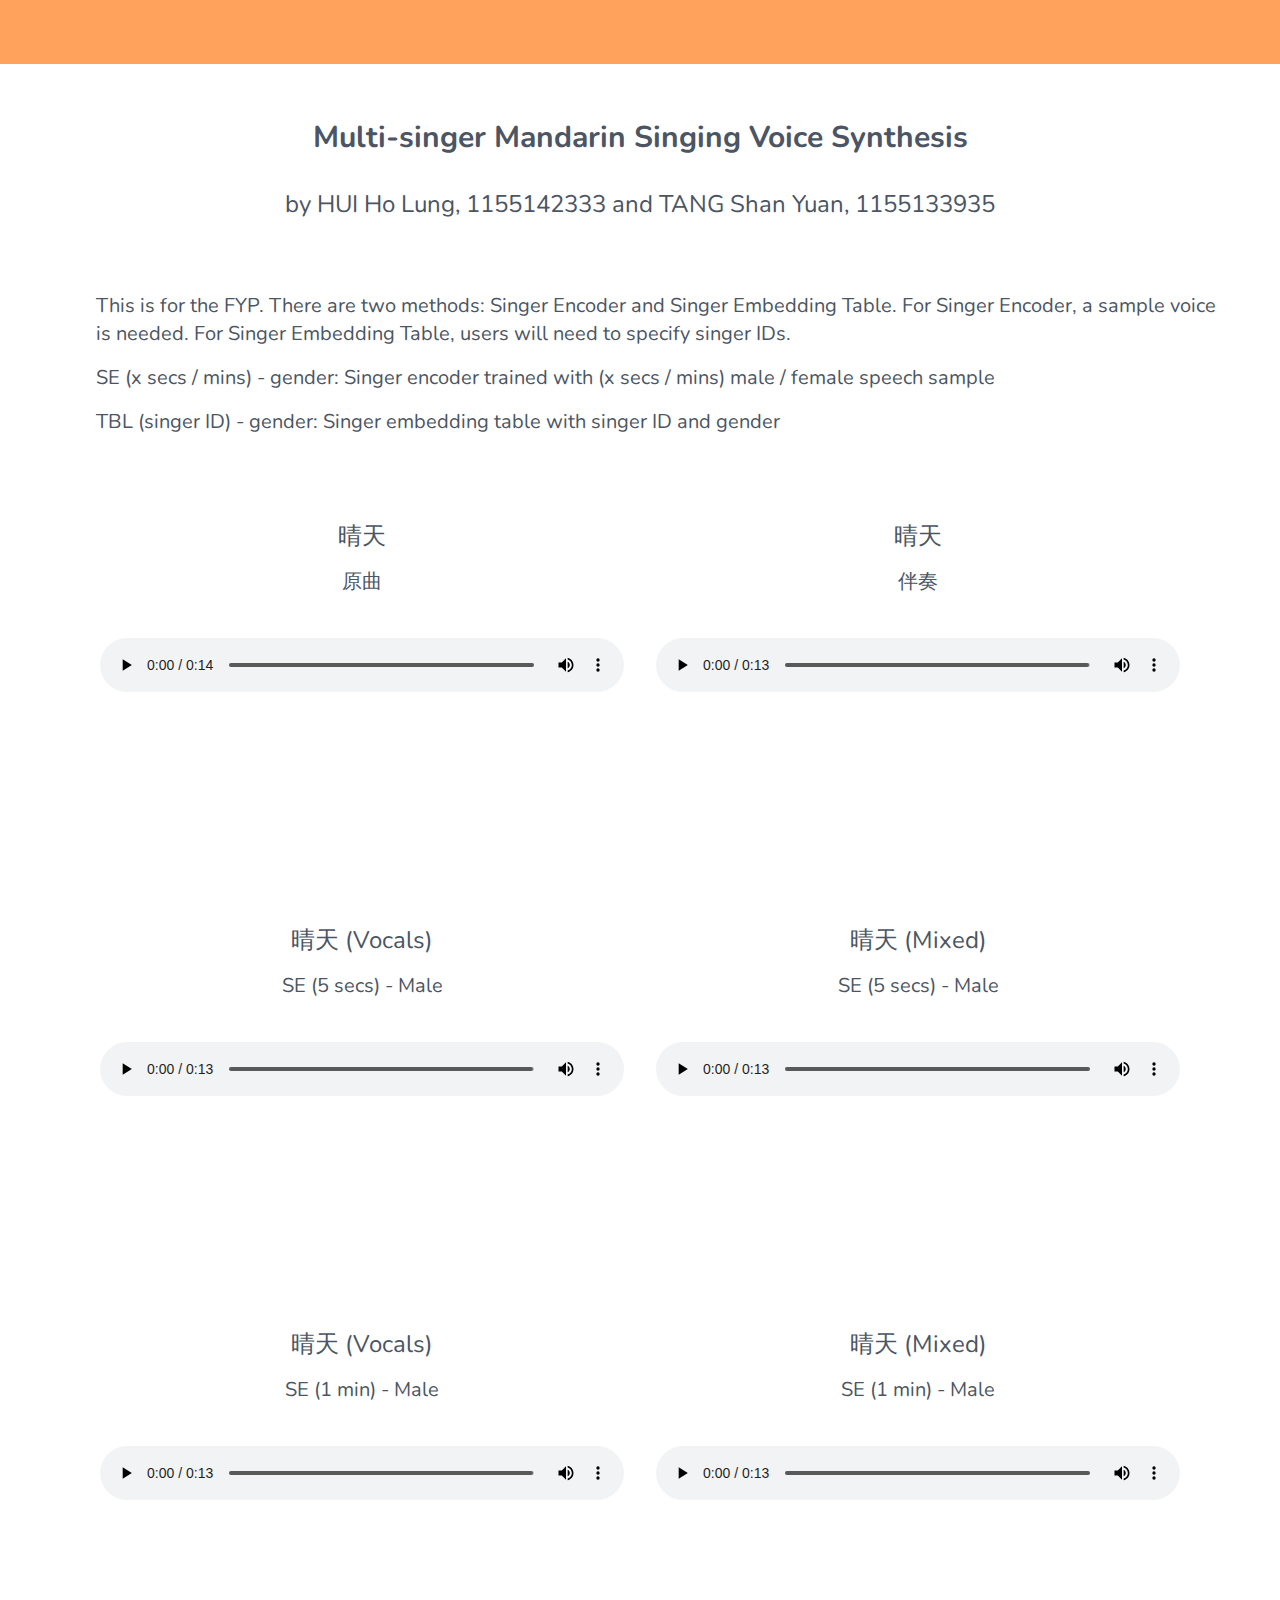
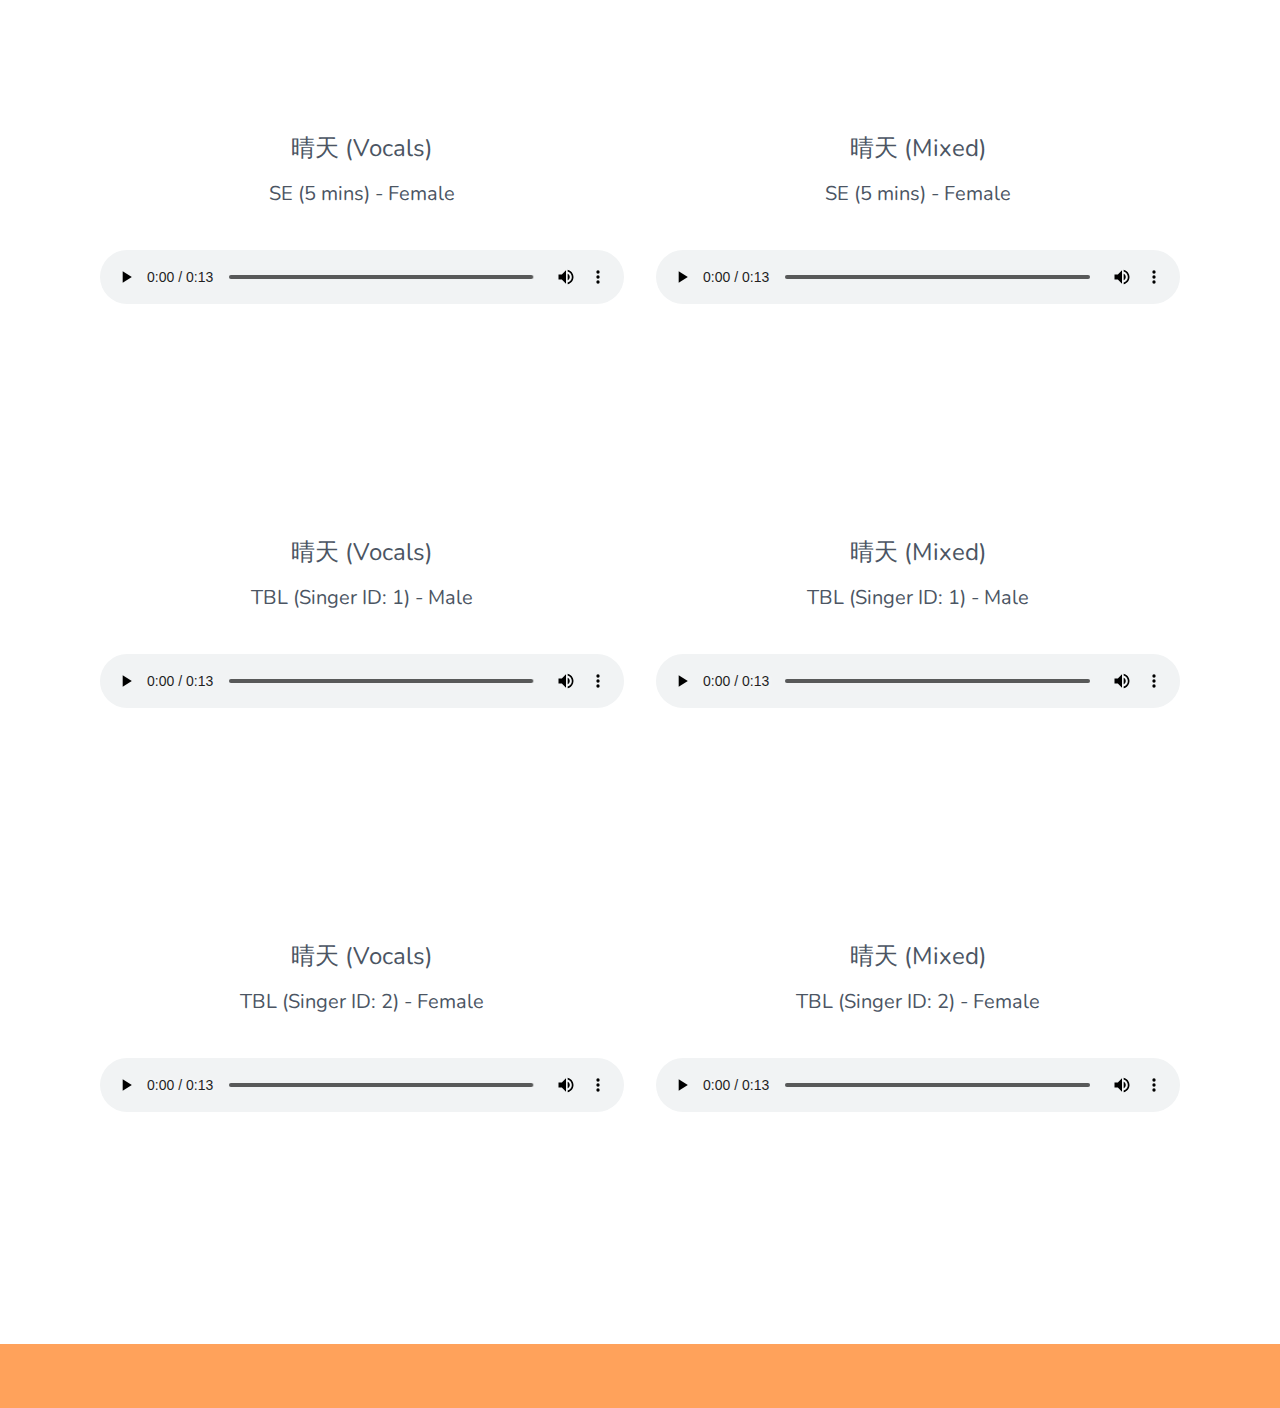
==== website/public/fyp.html @ 83f085d0 "1" ====
<html lang="en">

<head>
    <meta charset="UTF-8">
    <meta name="viewport" content="width=device-width, initial-scale=1.0">
    <title>FYP 2022/2023</title>
    <link rel="stylesheet" href="styles.css">
    <!-- Favicon -->
    <link rel="apple-touch-icon" sizes="57x57" href="favicon/apple-icon-57x57.png">
    <link rel="apple-touch-icon" sizes="60x60" href="favicon/apple-icon-60x60.png">
    <link rel="apple-touch-icon" sizes="72x72" href="favicon/apple-icon-72x72.png">
    <link rel="apple-touch-icon" sizes="76x76" href="favicon/apple-icon-76x76.png">
    <link rel="apple-touch-icon" sizes="114x114" href="favicon/apple-icon-114x114.png">
    <link rel="apple-touch-icon" sizes="120x120" href="favicon/apple-icon-120x120.png">
    <link rel="apple-touch-icon" sizes="144x144" href="favicon/apple-icon-144x144.png">
    <link rel="apple-touch-icon" sizes="152x152" href="favicon/apple-icon-152x152.png">
    <link rel="apple-touch-icon" sizes="180x180" href="favicon/apple-icon-180x180.png">
    <link rel="icon" type="image/png" sizes="192x192" href="favicon/android-icon-192x192.png">
    <link rel="icon" type="image/png" sizes="32x32" href="favicon/favicon-32x32.png">
    <link rel="icon" type="image/png" sizes="96x96" href="favicon/favicon-96x96.png">
    <link rel="icon" type="image/png" sizes="16x16" href="favicon/favicon-16x16.png">
    <link rel="manifest" href="favicon/manifest.json">
    <meta name="theme-color" content="#ffffff">
    <!-- Favicon -->
</head>

<body>
    <header class="text-darkgray bg-lightorange font-title text-3xl">
        <div class="container mx-auto flex flex-wrap p-8 flex-col md:flex-row items-center">
        </div>
    </header>

    <body>
        <section class="text-gray-600 font-body">
            <div class="px-4 md:px-8 lg:px-16 pt-4 pb-4">
                <div class="2xl:w-4/6 mx-auto">
                    <div>
                        <p class="font-bold text-xl md:text-3xl text-center mx-10 mt-10 mb-5">Multi-singer Mandarin Singing Voice Synthesis</p>
                    </div>
                    <div>
                        <p class="text-xl md:text-2xl text-center mx-10 mt-8 mb-5">by HUI Ho Lung, 1155142333 and TANG Shan Yuan, 1155133935</p>
                    </div>
                    <div class="mt-10">
                        <div class="sm:pl-8 sm:py-8 mt-4 pt-4 sm:mt-0 text-center sm:text-left">
                            <p class="leading-relaxed text-lg md:text-xl mb-4">This is for the FYP. There are two methods: Singer Encoder and Singer Embedding Table. For Singer Encoder, a sample voice is needed. For Singer Embedding Table, users will need to specify singer IDs.</p>
                            <p class="leading-relaxed text-lg md:text-xl mb-4">SE (x secs / mins) - gender: Singer encoder trained with (x secs / mins) male / female speech sample</p>
                            <p class="leading-relaxed text-lg md:text-xl mb-4">TBL (singer ID) - gender: Singer embedding table with singer ID and gender</p>
                        </div>
                    </div>
                    <div class="flex flex-col xl:flex-row rounded-lg xl:h-96 overflow-hidden m-5">
                        <div class="object-scale-down h-full w-full">
                            <p class="p-4 text-xl md:text-2xl text-center">晴天</p>
                            <p class="text-l md:text-xl text-center">原曲</p>
                            <audio controls class="h-16 md:h-24 w-full px-4">
                                <source src="Musics/Songs/晴天/晴天.mp3" type="audio/mpeg">
                            </audio>
                        </div>
                        <div class="object-scale-down h-full w-full">
                            <p class="p-4 text-xl md:text-2xl text-center">晴天</p>
                            <p class="text-l md:text-xl text-center">伴奏</p>
                            <audio controls class="h-16 md:h-24 w-full px-4">
                                <source src="Musics/Songs/晴天/晴天伴奏.mp3" type="audio/mpeg">
                            </audio>
                        </div>
                    </div>
                    <div class="flex flex-col xl:flex-row rounded-lg xl:h-96 overflow-hidden m-5">
                        <div class="object-scale-down h-full w-full">
                            <p class="p-4 text-xl md:text-2xl text-center">晴天 (Vocals)</p>
                            <p class="text-l md:text-xl text-center">SE (5 secs) - Male</p>
                            <audio controls class="h-16 md:h-24 w-full px-4">
                                <source src="Musics/Songs/晴天/晴天_se_5sec_vocals.mp3" type="audio/mpeg">
                            </audio>
                        </div>
                        <div class="object-scale-down h-full w-full">
                            <p class="p-4 text-xl md:text-2xl text-center">晴天 (Mixed)</p>
                            <p class="text-l md:text-xl text-center">SE (5 secs) - Male</p>
                            <audio controls class="h-16 md:h-24 w-full px-4">
                                <source src="Musics/Songs/晴天/晴天_se_5sec_mix.mp3" type="audio/mpeg">
                            </audio>
                        </div>
                    </div>
                    <div class="flex flex-col xl:flex-row rounded-lg xl:h-96 overflow-hidden m-5">
                        <div class="object-scale-down h-full w-full">
                            <p class="p-4 text-xl md:text-2xl text-center">晴天 (Vocals)</p>
                            <p class="text-l md:text-xl text-center">SE (1 min) - Male</p>
                            <audio controls class="h-16 md:h-24 w-full px-4">
                                <source src="Musics/Songs/晴天/晴天_se_1min_vocals.mp3" type="audio/mpeg">
                            </audio>
                        </div>
                        <div class="object-scale-down h-full w-full">
                            <p class="p-4 text-xl md:text-2xl text-center">晴天 (Mixed)</p>
                            <p class="text-l md:text-xl text-center">SE (1 min) - Male</p>
                            <audio controls class="h-16 md:h-24 w-full px-4">
                                <source src="Musics/Songs/晴天/晴天_se_1min_mix.mp3" type="audio/mpeg">
                            </audio>
                        </div>
                    </div>
                    <div class="flex flex-col xl:flex-row rounded-lg xl:h-96 overflow-hidden m-5">
                        <div class="object-scale-down h-full w-full">
                            <p class="p-4 text-xl md:text-2xl text-center">晴天 (Vocals)</p>
                            <p class="text-l md:text-xl text-center">SE (5 mins) - Female</p>
                            <audio controls class="h-16 md:h-24 w-full px-4">
                                <source src="Musics/Songs/晴天/晴天_se_5min_vocals.mp3" type="audio/mpeg">
                            </audio>
                        </div>
                        <div class="object-scale-down h-full w-full">
                            <p class="p-4 text-xl md:text-2xl text-center">晴天 (Mixed)</p>
                            <p class="text-l md:text-xl text-center">SE (5 mins) - Female</p>
                            <audio controls class="h-16 md:h-24 w-full px-4">
                                <source src="Musics/Songs/晴天/晴天_se_5min_mix.mp3" type="audio/mpeg">
                            </audio>
                        </div>
                    </div>
                    <div class="flex flex-col xl:flex-row rounded-lg xl:h-96 overflow-hidden m-5">
                        <div class="object-scale-down h-full w-full">
                            <p class="p-4 text-xl md:text-2xl text-center">晴天 (Vocals)</p>
                            <p class="text-l md:text-xl text-center">TBL (Singer ID: 1) - Male</p>
                            <audio controls class="h-16 md:h-24 w-full px-4">
                                <source src="Musics/Songs/晴天/晴天_tbl_male_vocals.mp3" type="audio/mpeg">
                            </audio>
                        </div>
                        <div class="object-scale-down h-full w-full">
                            <p class="p-4 text-xl md:text-2xl text-center">晴天 (Mixed)</p>
                            <p class="text-l md:text-xl text-center">TBL (Singer ID: 1) - Male</p>
                            <audio controls class="h-16 md:h-24 w-full px-4">
                                <source src="Musics/Songs/晴天/晴天_tbl_male_mix.mp3" type="audio/mpeg">
                            </audio>
                        </div>
                    </div>
                    <div class="flex flex-col xl:flex-row rounded-lg xl:h-96 overflow-hidden m-5">
                        <div class="object-scale-down h-full w-full">
                            <p class="p-4 text-xl md:text-2xl text-center">晴天 (Vocals)</p>
                            <p class="text-l md:text-xl text-center">TBL (Singer ID: 2) - Female</p>
                            <audio controls class="h-16 md:h-24 w-full px-4">
                                <source src="Musics/Songs/晴天/晴天_tbl_female_vocals.mp3" type="audio/mpeg">
                            </audio>
                        </div>
                        <div class="object-scale-down h-full w-full">
                            <p class="p-4 text-xl md:text-2xl text-center">晴天 (Mixed)</p>
                            <p class="text-l md:text-xl text-center">TBL (Singer ID: 2) - Female</p>
                            <audio controls class="h-16 md:h-24 w-full px-4">
                                <source src="Musics/Songs/晴天/晴天_tbl_female_mix.mp3" type="audio/mpeg">
                            </audio>
                        </div>
                    </div>
                </div>
            </div>
        </section>
    </body>

    <footer class="text-darkgray bg-lightorange font-body">
        <div class="container px-5 py-8 mx-auto flex items-center sm:flex-row flex-col">
        </div>
    </footer>
</body>

</html>
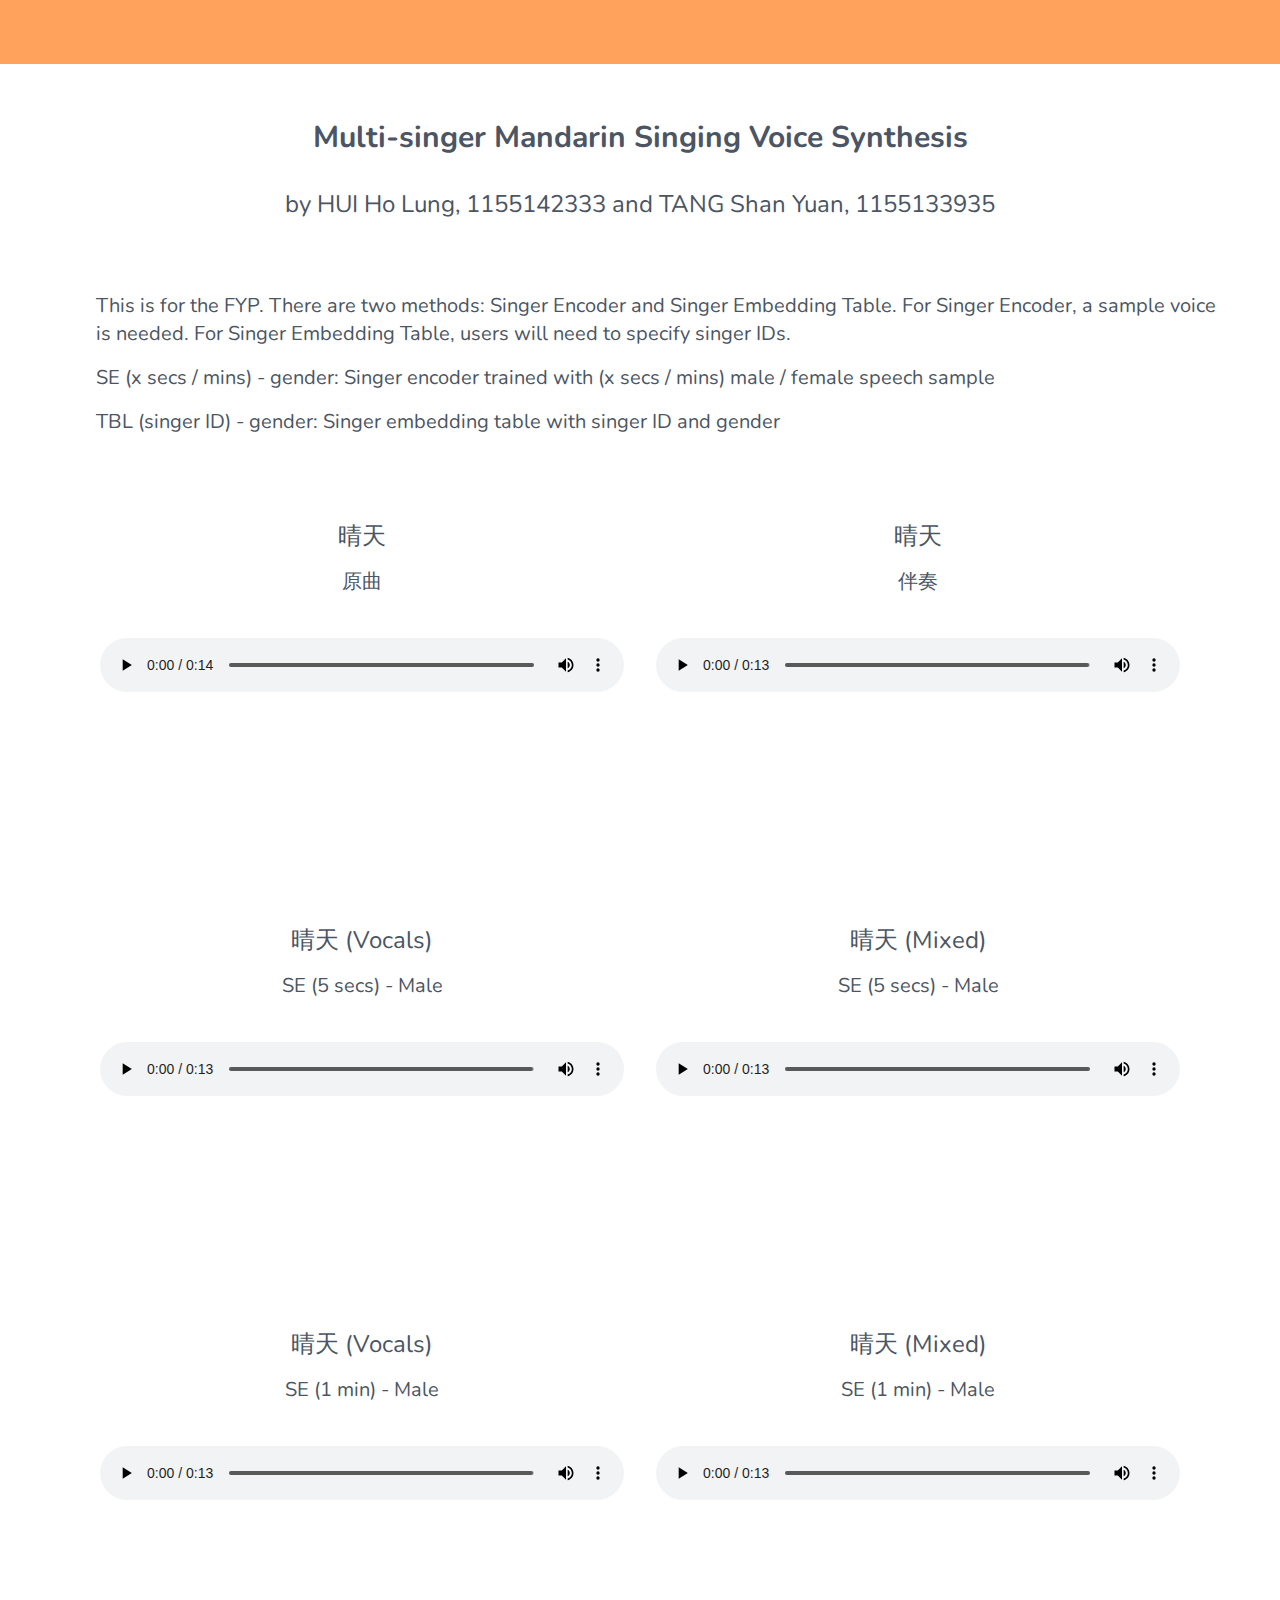
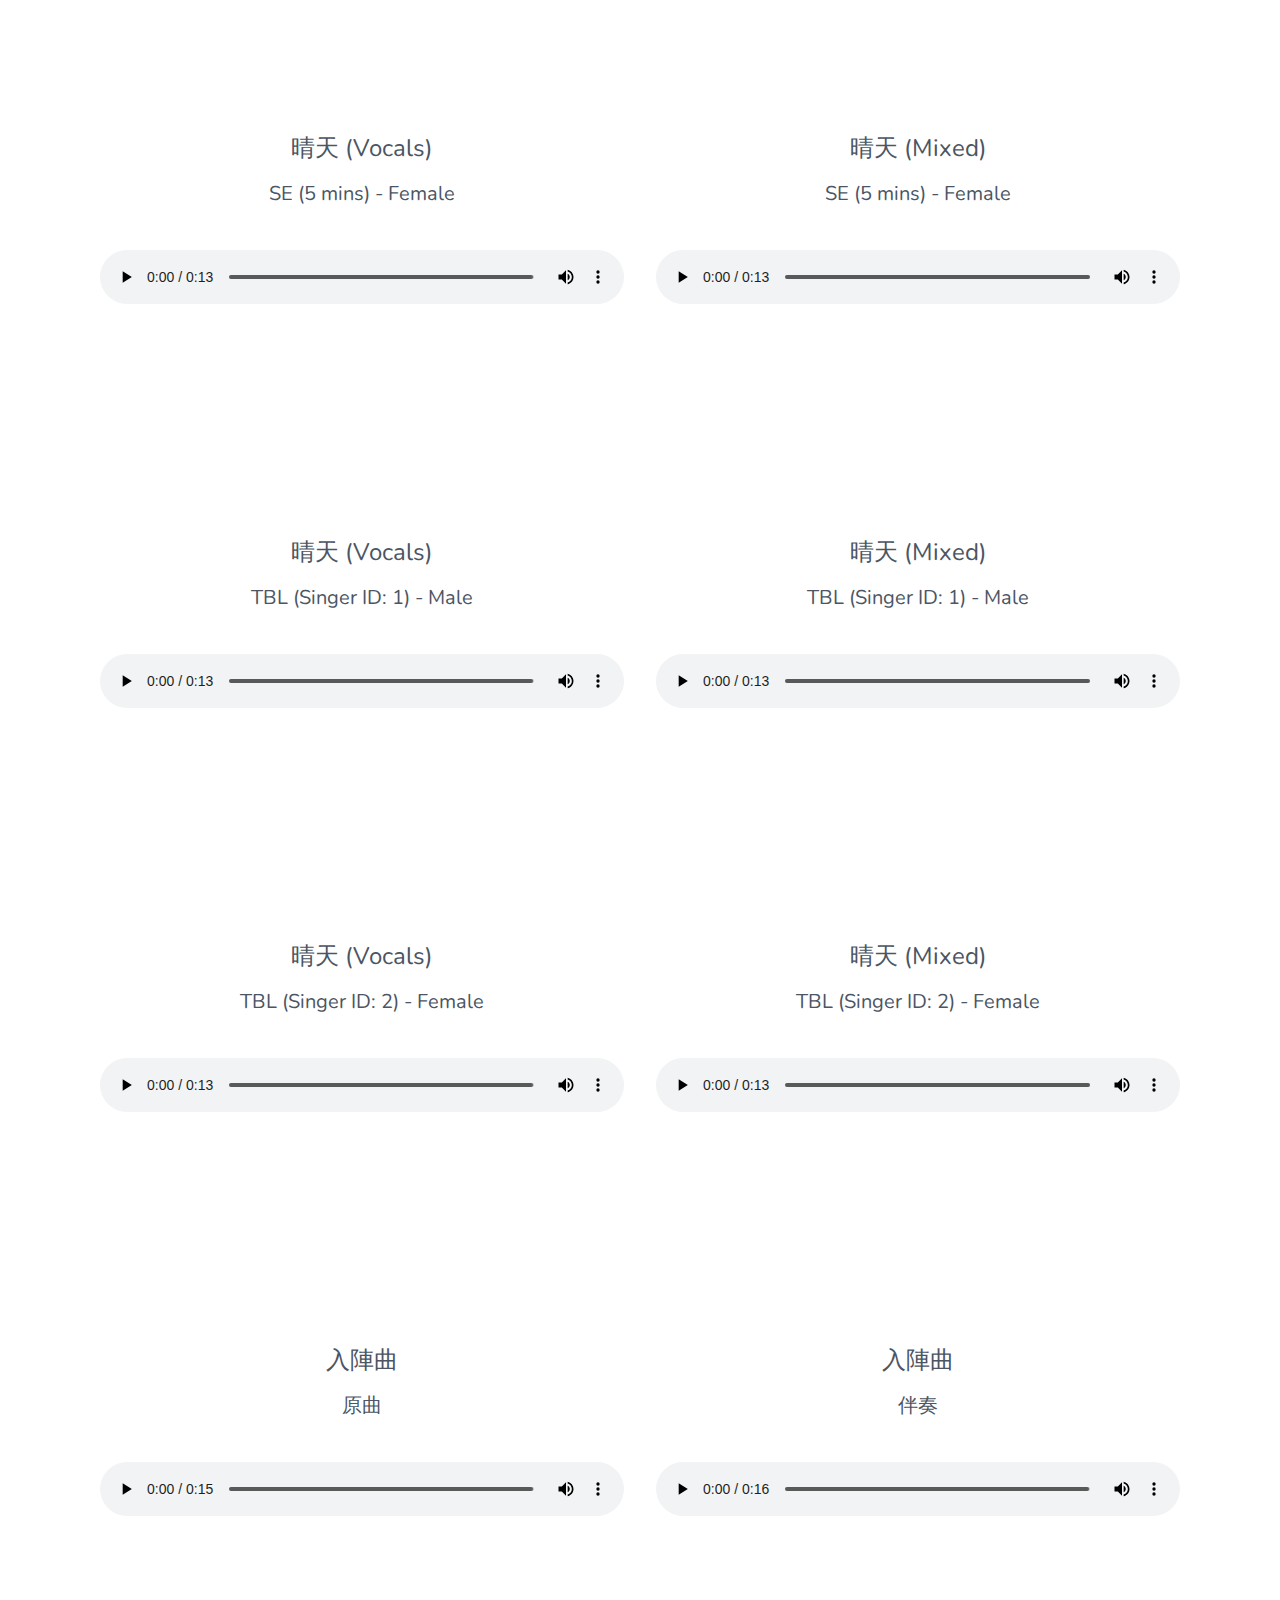
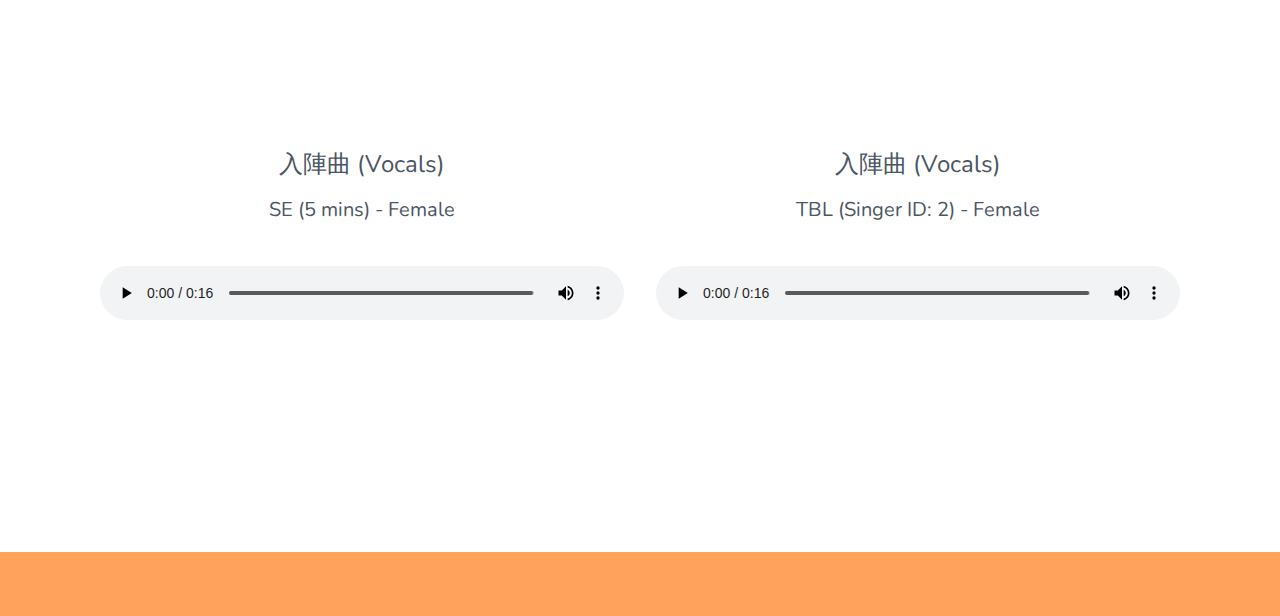
==== commit a62e8190: "2" ====
--- a/website/public/fyp.html
+++ b/website/public/fyp.html
@@ -143,6 +143,38 @@
                             </audio>
                         </div>
                     </div>
+                    <div class="flex flex-col xl:flex-row rounded-lg xl:h-96 overflow-hidden m-5">
+                        <div class="object-scale-down h-full w-full">
+                            <p class="p-4 text-xl md:text-2xl text-center">入陣曲</p>
+                            <p class="text-l md:text-xl text-center">原曲</p>
+                            <audio controls class="h-16 md:h-24 w-full px-4">
+                                <source src="Musics/Songs/入陣曲/入陣曲.mp3" type="audio/mpeg">
+                            </audio>
+                        </div>
+                        <div class="object-scale-down h-full w-full">
+                            <p class="p-4 text-xl md:text-2xl text-center">入陣曲</p>
+                            <p class="text-l md:text-xl text-center">伴奏</p>
+                            <audio controls class="h-16 md:h-24 w-full px-4">
+                                <source src="Musics/Songs/入陣曲/入陣曲伴奏.mp3" type="audio/mpeg">
+                            </audio>
+                        </div>
+                    </div>
+                    <div class="flex flex-col xl:flex-row rounded-lg xl:h-96 overflow-hidden m-5">
+                        <div class="object-scale-down h-full w-full">
+                            <p class="p-4 text-xl md:text-2xl text-center">入陣曲 (Vocals)</p>
+                            <p class="text-l md:text-xl text-center">SE (5 mins) - Female</p>
+                            <audio controls class="h-16 md:h-24 w-full px-4">
+                                <source src="Musics/Songs/入陣曲/入陣曲_se_5min_vocals.mp3" type="audio/mpeg">
+                            </audio>
+                        </div>
+                        <div class="object-scale-down h-full w-full">
+                            <p class="p-4 text-xl md:text-2xl text-center">入陣曲 (Vocals)</p>
+                            <p class="text-l md:text-xl text-center">TBL (Singer ID: 2) - Female</p>
+                            <audio controls class="h-16 md:h-24 w-full px-4">
+                                <source src="Musics/Songs/入陣曲/入陣曲_tbl_female_vocals.mp3" type="audio/mpeg">
+                            </audio>
+                        </div>
+                    </div>
                 </div>
             </div>
         </section>
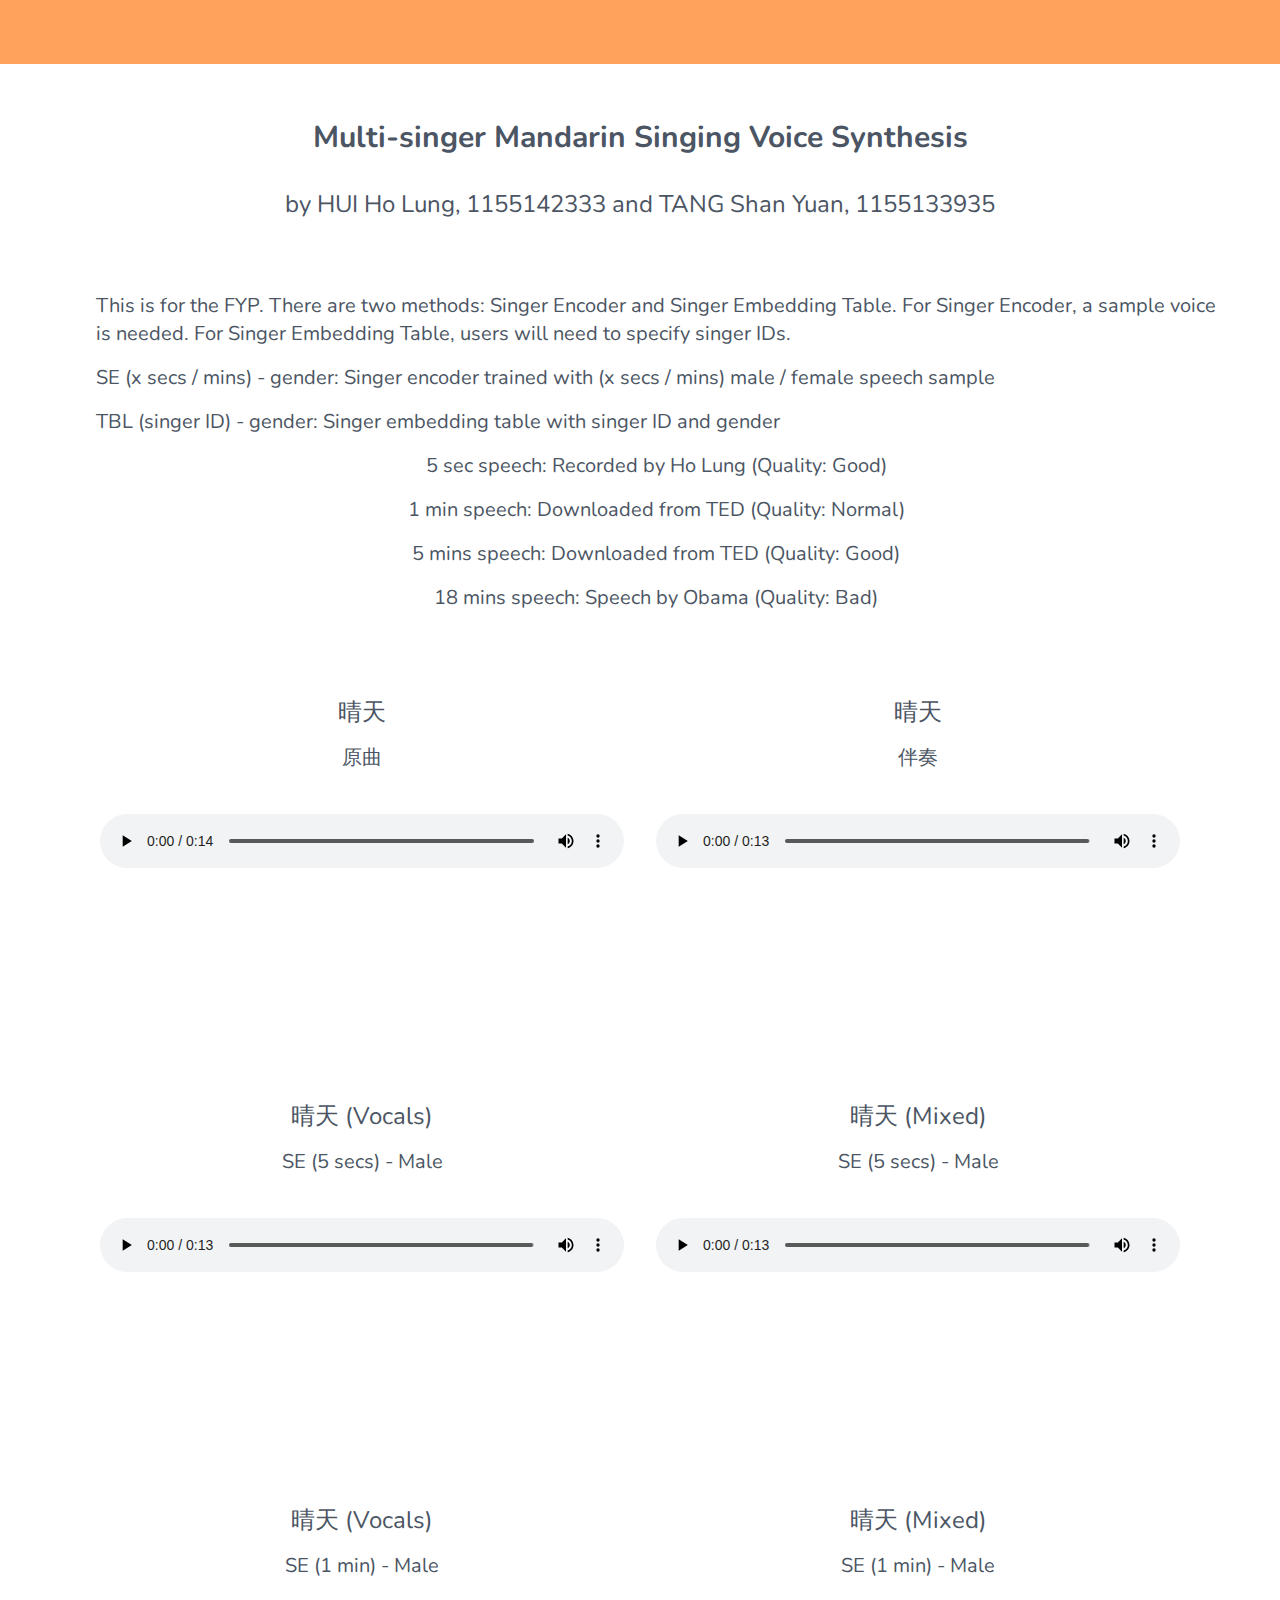
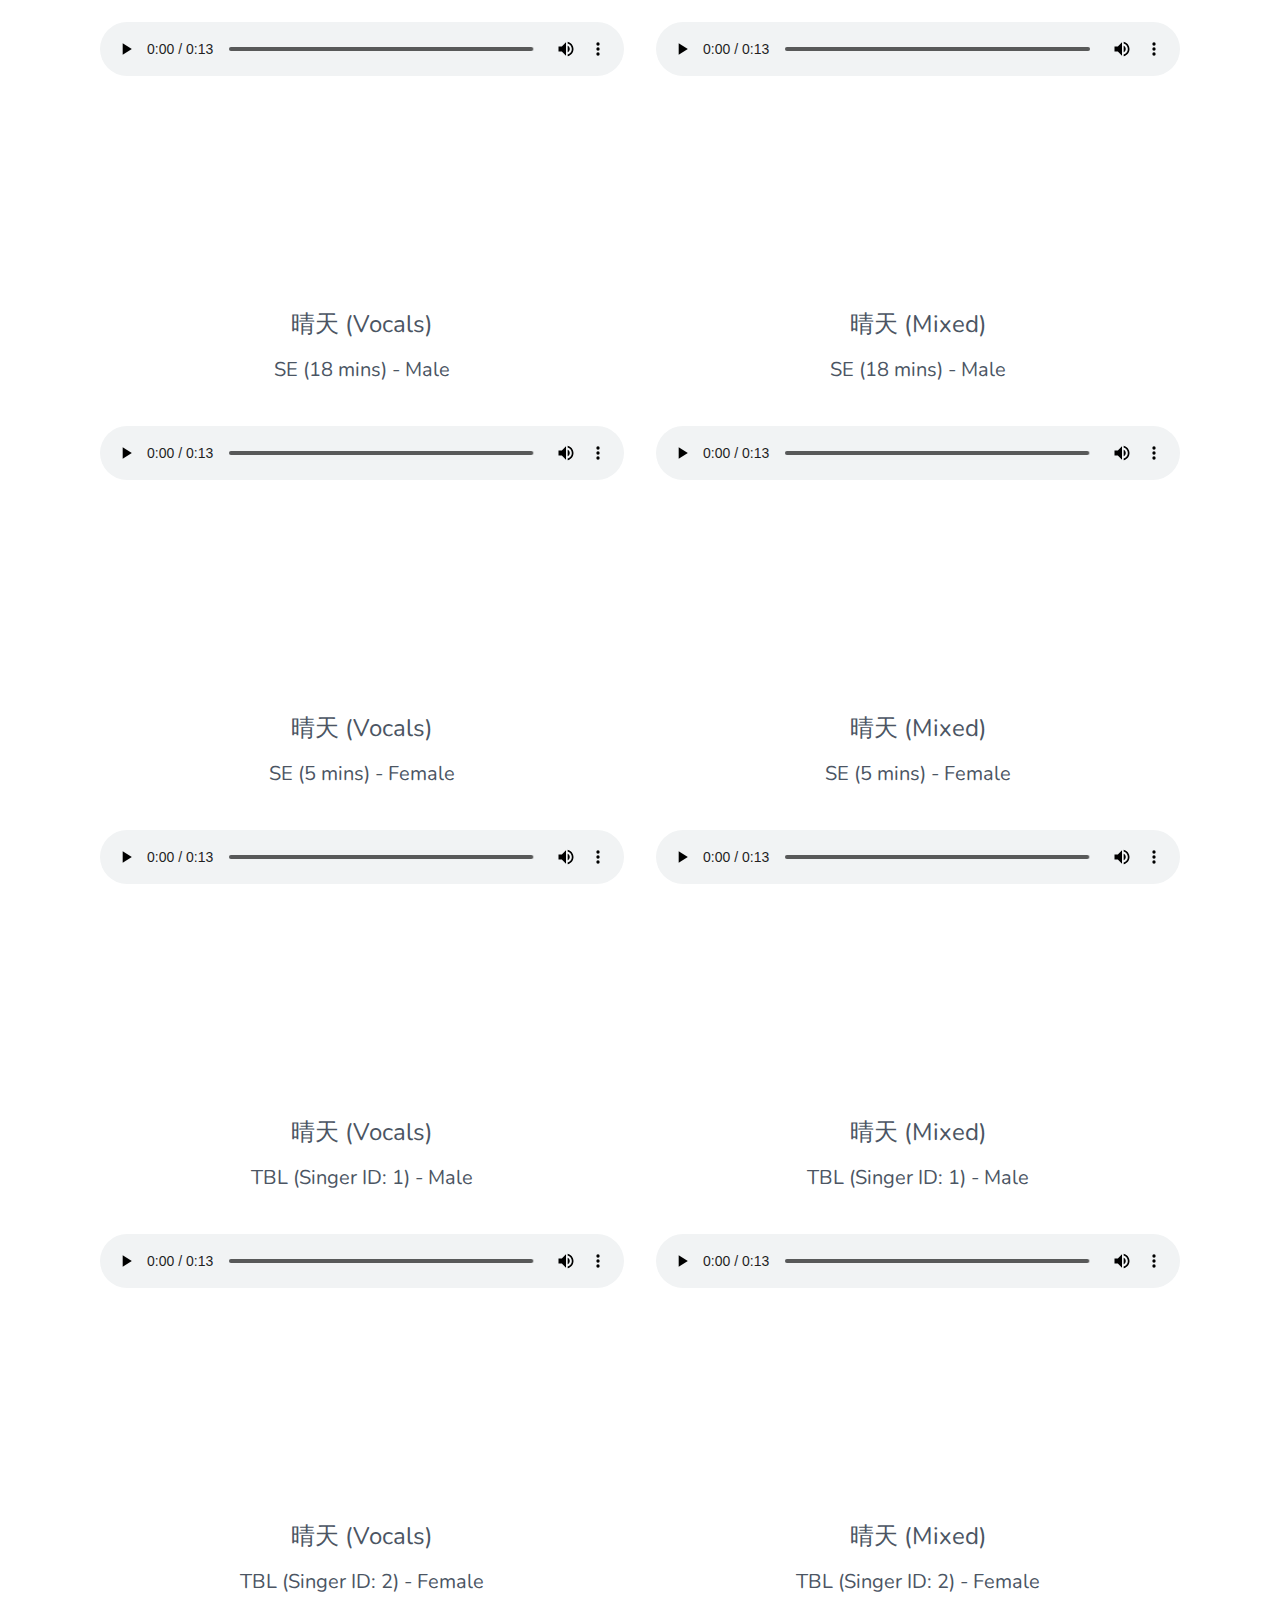
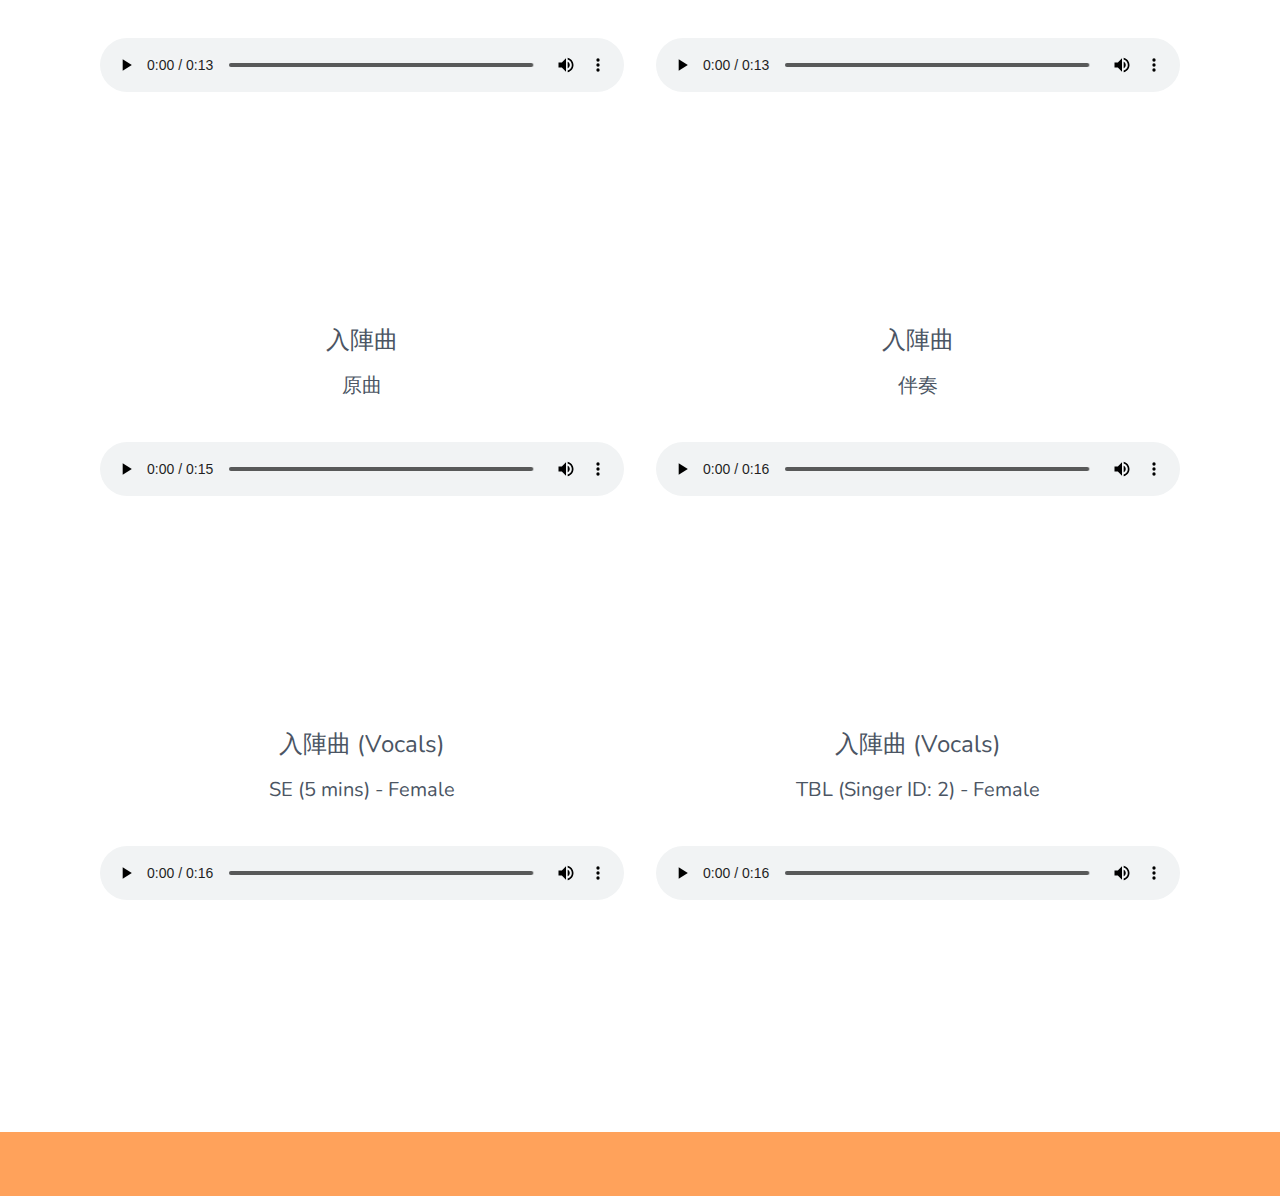
==== commit 22e17072: "Update vocoder" ====
--- a/website/public/fyp.html
+++ b/website/public/fyp.html
@@ -45,6 +45,11 @@
                             <p class="leading-relaxed text-lg md:text-xl mb-4">This is for the FYP. There are two methods: Singer Encoder and Singer Embedding Table. For Singer Encoder, a sample voice is needed. For Singer Embedding Table, users will need to specify singer IDs.</p>
                             <p class="leading-relaxed text-lg md:text-xl mb-4">SE (x secs / mins) - gender: Singer encoder trained with (x secs / mins) male / female speech sample</p>
                             <p class="leading-relaxed text-lg md:text-xl mb-4">TBL (singer ID) - gender: Singer embedding table with singer ID and gender</p>
+                            <p class="leading-relaxed text-lg md:text-xl mb-4"></p>
+                            <p class="leading-relaxed text-lg text-center md:text-xl mb-4">5 sec speech: Recorded by Ho Lung (Quality: Good)</p>
+                            <p class="leading-relaxed text-lg text-center md:text-xl mb-4">1 min speech: Downloaded from TED (Quality: Normal)</p>
+                            <p class="leading-relaxed text-lg text-center md:text-xl mb-4">5 mins speech: Downloaded from TED (Quality: Good)</p>
+                            <p class="leading-relaxed text-lg text-center md:text-xl mb-4">18 mins speech: Speech by Obama (Quality: Bad)</p>
                         </div>
                     </div>
                     <div class="flex flex-col xl:flex-row rounded-lg xl:h-96 overflow-hidden m-5">
@@ -92,6 +97,22 @@
                             <p class="text-l md:text-xl text-center">SE (1 min) - Male</p>
                             <audio controls class="h-16 md:h-24 w-full px-4">
                                 <source src="Musics/Songs/晴天/晴天_se_1min_mix.mp3" type="audio/mpeg">
+                            </audio>
+                        </div>
+                    </div>
+                    <div class="flex flex-col xl:flex-row rounded-lg xl:h-96 overflow-hidden m-5">
+                        <div class="object-scale-down h-full w-full">
+                            <p class="p-4 text-xl md:text-2xl text-center">晴天 (Vocals)</p>
+                            <p class="text-l md:text-xl text-center">SE (18 mins) - Male</p>
+                            <audio controls class="h-16 md:h-24 w-full px-4">
+                                <source src="Musics/Songs/晴天/晴天_se_18min_vocals.mp3" type="audio/mpeg">
+                            </audio>
+                        </div>
+                        <div class="object-scale-down h-full w-full">
+                            <p class="p-4 text-xl md:text-2xl text-center">晴天 (Mixed)</p>
+                            <p class="text-l md:text-xl text-center">SE (18 mins) - Male</p>
+                            <audio controls class="h-16 md:h-24 w-full px-4">
+                                <source src="Musics/Songs/晴天/晴天_se_18min_mix.mp3" type="audio/mpeg">
                             </audio>
                         </div>
                     </div>
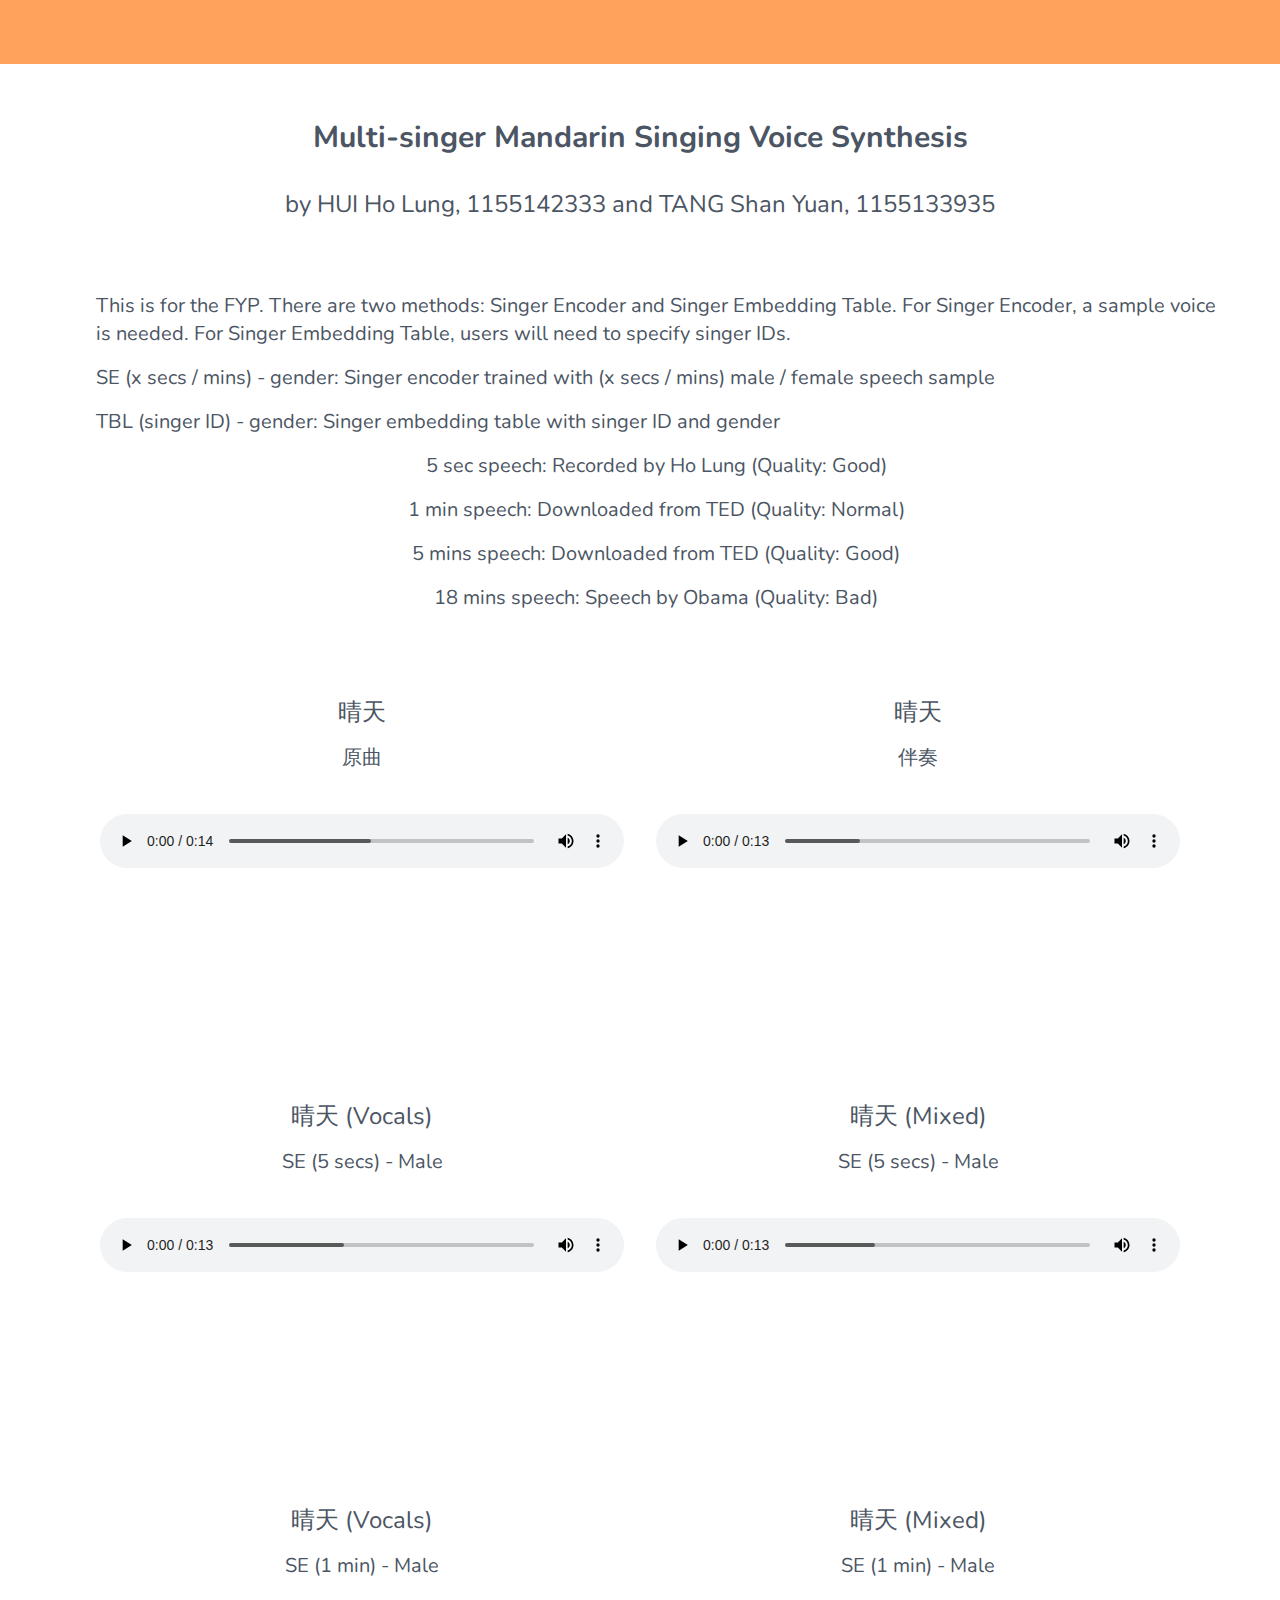
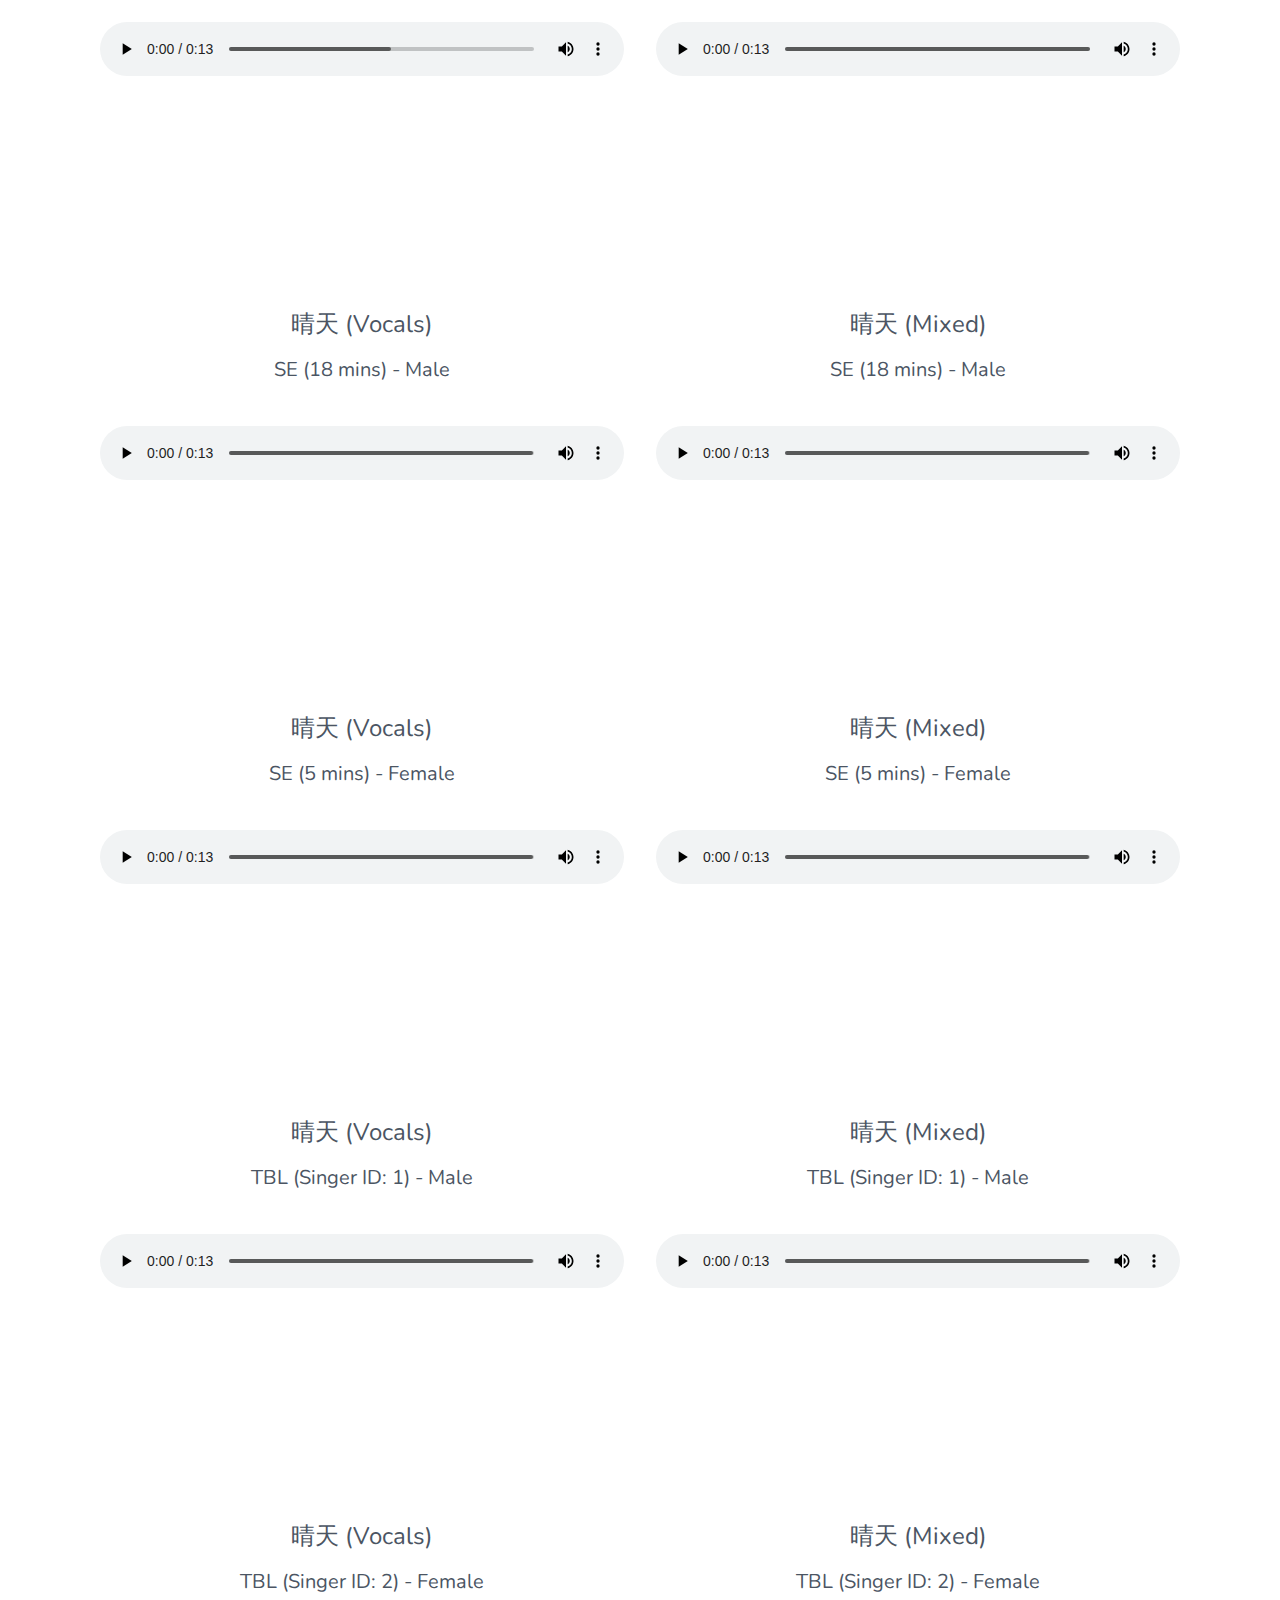
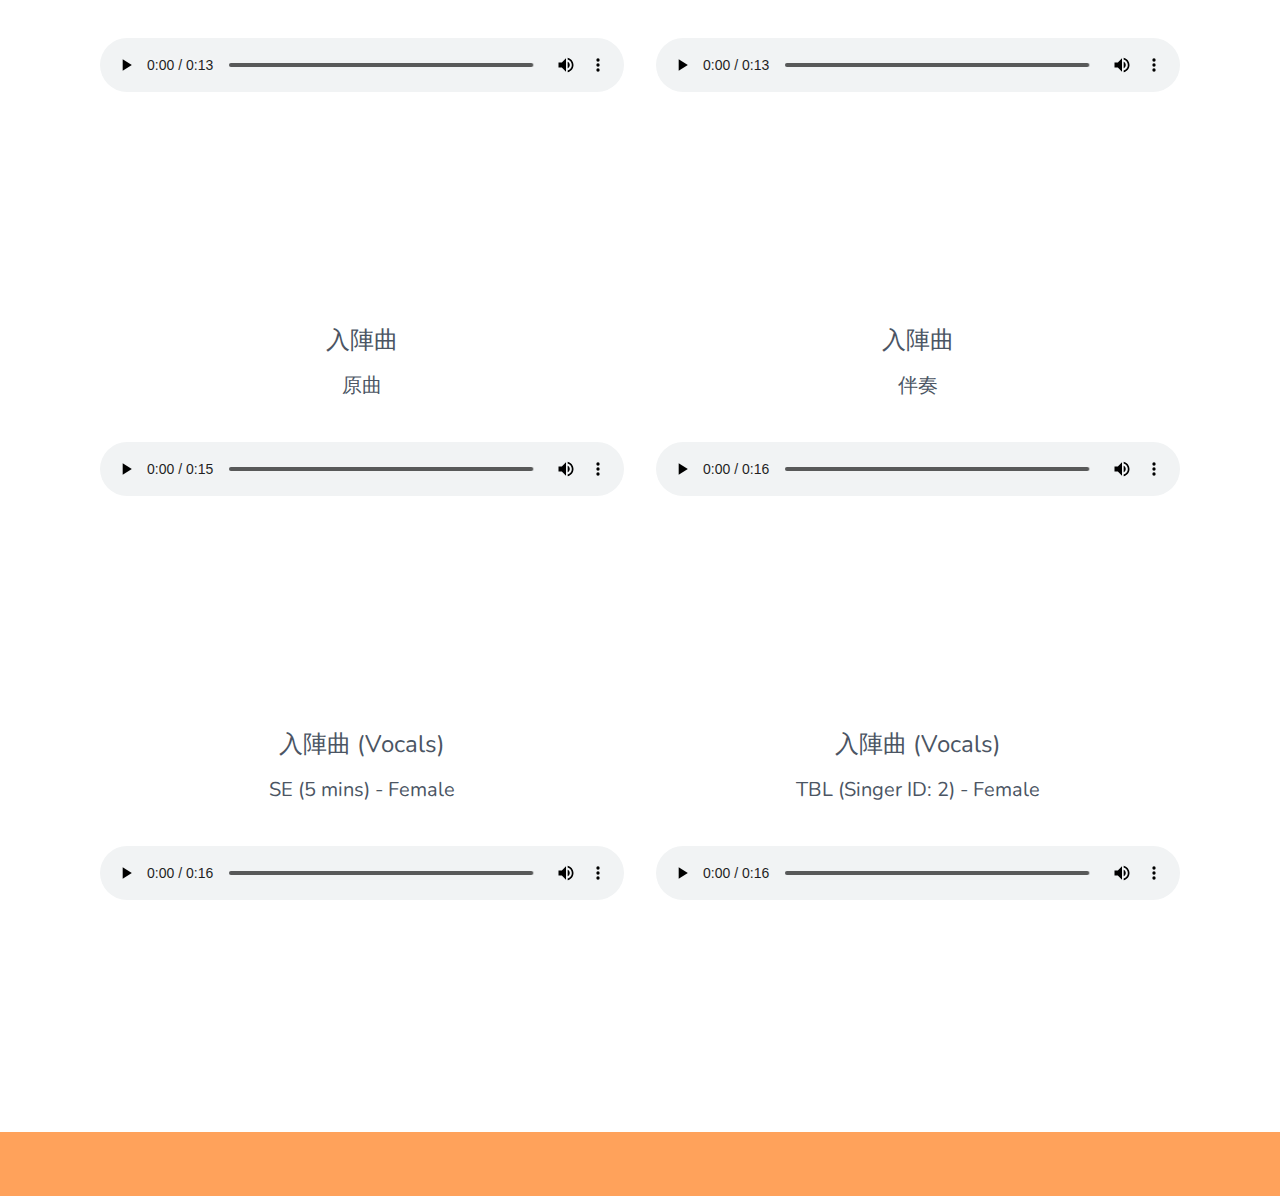
==== commit c43b54fb: "1" ====
--- a/website/public/fyp.html
+++ b/website/public/fyp.html
@@ -45,7 +45,6 @@
                             <p class="leading-relaxed text-lg md:text-xl mb-4">This is for the FYP. There are two methods: Singer Encoder and Singer Embedding Table. For Singer Encoder, a sample voice is needed. For Singer Embedding Table, users will need to specify singer IDs.</p>
                             <p class="leading-relaxed text-lg md:text-xl mb-4">SE (x secs / mins) - gender: Singer encoder trained with (x secs / mins) male / female speech sample</p>
                             <p class="leading-relaxed text-lg md:text-xl mb-4">TBL (singer ID) - gender: Singer embedding table with singer ID and gender</p>
-                            <p class="leading-relaxed text-lg md:text-xl mb-4"></p>
                             <p class="leading-relaxed text-lg text-center md:text-xl mb-4">5 sec speech: Recorded by Ho Lung (Quality: Good)</p>
                             <p class="leading-relaxed text-lg text-center md:text-xl mb-4">1 min speech: Downloaded from TED (Quality: Normal)</p>
                             <p class="leading-relaxed text-lg text-center md:text-xl mb-4">5 mins speech: Downloaded from TED (Quality: Good)</p>
